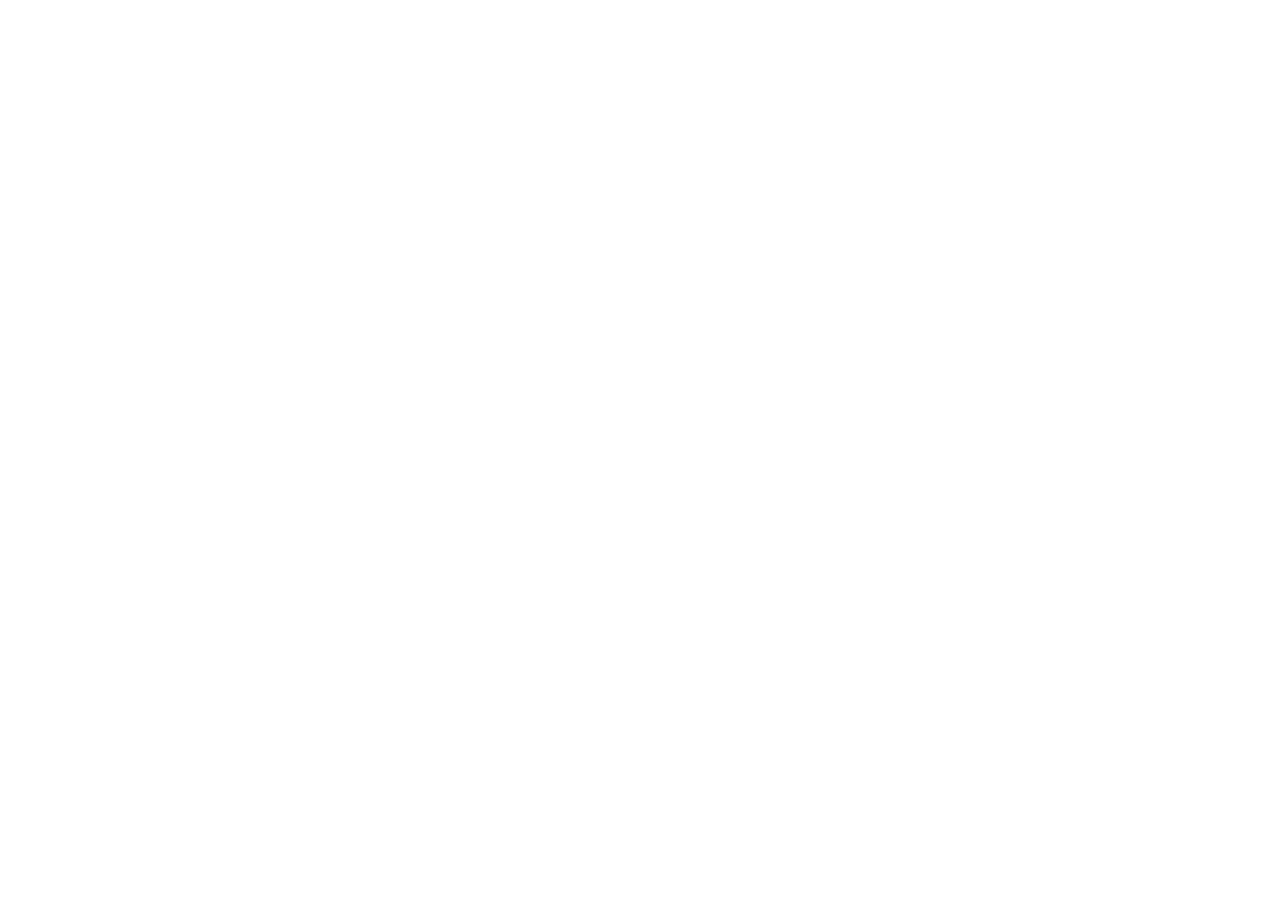
==== index.html @ a5b3f35f "Add files via upload" ====
<!DOCTYPE html>
<html lang="ko">

<head>
    <meta charset="UTF-8">
    <meta name="viewport" content="width=device-width, initial-scale=1.0">
    <title>My p5.js Game 🎀</title>
    <link rel="stylesheet" type="text/css" href="style.css">
    <script src="https://cloudflare.com"></script>
</head>

<body>
    <script src="sketch.js"></script>
</body>

</html>
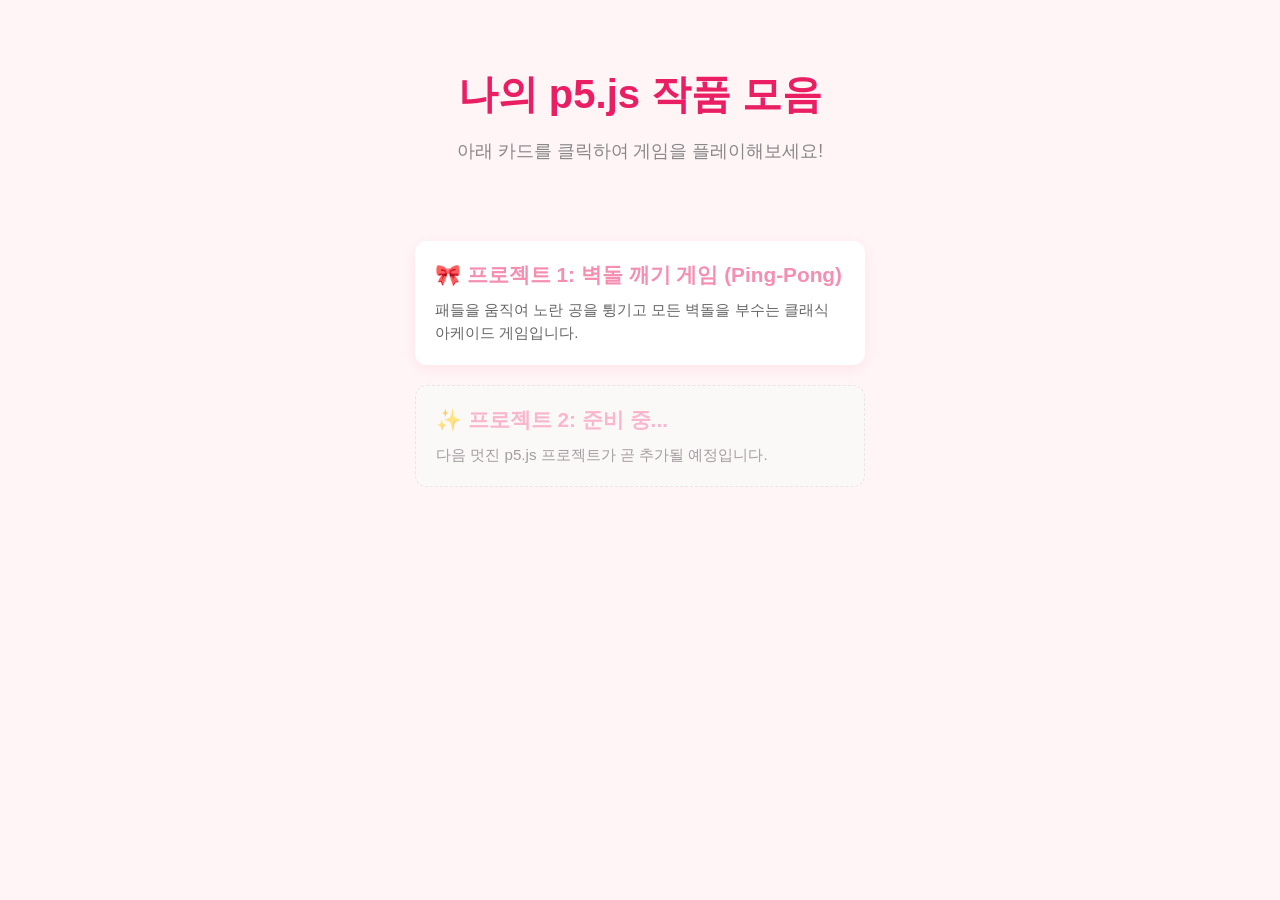
==== commit 654f8178: "Update index.html" ====
--- a/index.html
+++ b/index.html
@@ -1,16 +1,32 @@
 <!DOCTYPE html>
 <html lang="ko">
-
 <head>
     <meta charset="UTF-8">
     <meta name="viewport" content="width=device-width, initial-scale=1.0">
-    <title>My p5.js Game 🎀</title>
-    <link rel="stylesheet" type="text/css" href="style.css">
-    <script src="https://cloudflare.com"></script>
+    <title>나의 p5.js 게임 컬렉션</title>
+    <link rel="stylesheet" href="style.css">
 </head>
+<body>
+    <header>
+        <h1>나의 p5.js 작품 모음</h1>
+        <p>아래 카드를 클릭하여 게임을 플레이해보세요!</p>
+    </header>
 
-<body>
-    <script src="sketch.js"></script>
+    <section id="projects">
+        <div class="project">
+            <a href="/p5.js_game/game1/index.html">
+                <h3>🎀 프로젝트 1: 벽돌 깨기 게임 (Ping-Pong)</h3>
+                <p>패들을 움직여 노란 공을 튕기고 모든 벽돌을 부수는 클래식 아케이드 게임입니다.</p>
+            </a>
+        </div>
+
+
+        <div class="project disabled">
+            <a href="#">
+                <h3>✨ 프로젝트 2: 준비 중...</h3>
+                <p>다음 멋진 p5.js 프로젝트가 곧 추가될 예정입니다.</p>
+            </a>
+        </div>
+    </section>
 </body>
-
-</html>+</html>
--- a/style.css
+++ b/style.css
@@ -0,0 +1,77 @@
+html, body {
+    margin: 0;
+    padding: 0;
+    font-family: 'Segoe UI', Tahoma, Geneva, Verdana, sans-serif;
+    background-color: #fff5f7;
+    color: #4a4a4a;
+    display: flex;
+    flex-direction: column;
+    align-items: center;
+    min-height: 100vh;
+}
+
+header {
+    text-align: center;
+    margin: 40px 20px;
+}
+
+header h1 {
+    color: #e91e63;
+    font-size: 2.5rem;
+    margin-bottom: 10px;
+}
+
+header p {
+    color: #888;
+    font-size: 1.1rem;
+}
+
+#projects {
+    display: flex;
+    flex-direction: column;
+    gap: 20px;
+    width: 90%;
+    max-width: 500px;
+    padding: 20px 0;
+}
+
+.project {
+    background: white;
+    border-radius: 12px;
+    box-shadow: 0 4px 15px rgba(244, 143, 177, 0.15);
+    transition: transform 0.2s, box-shadow 0.2s;
+    overflow: hidden;
+}
+
+.project:hover:not(.disabled) {
+    transform: translateY(-4px);
+    box-shadow: 0 8px 25px rgba(244, 143, 177, 0.3);
+}
+
+.project a {
+    display: block;
+    padding: 20px;
+    text-decoration: none;
+    color: inherit;
+}
+
+.project h3 {
+    margin: 0 0 10px 0;
+    color: #f48fb1;
+    font-size: 1.3rem;
+}
+
+.project p {
+    margin: 0;
+    font-size: 0.95rem;
+    line-height: 1.5;
+    color: #666;
+}
+
+.project.disabled {
+    opacity: 0.6;
+    background: #fafafa;
+    border: 1px dashed #ddd;
+    box-shadow: none;
+    cursor: not-allowed;
+}
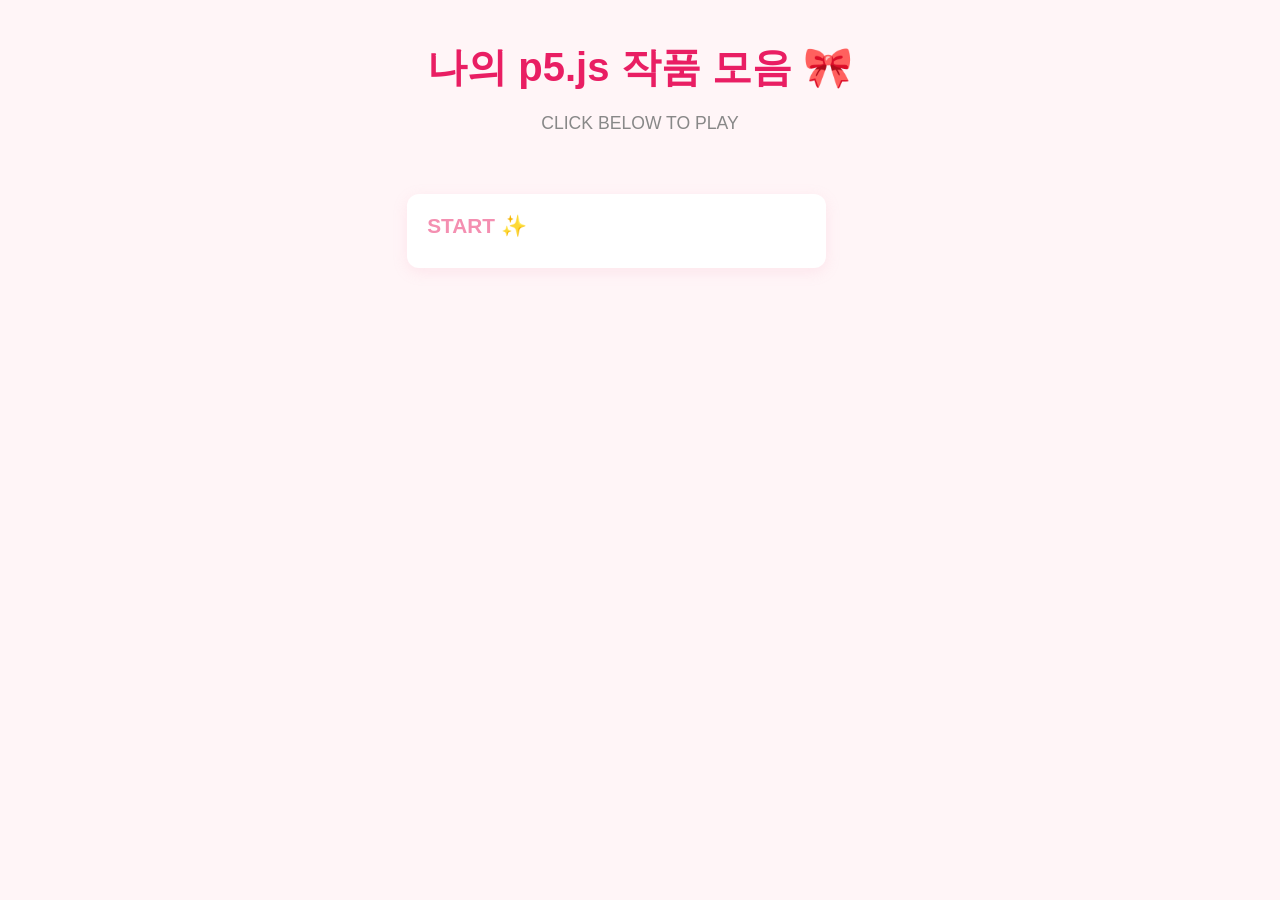
==== commit eb5d51ea: "Update index.html" ====
--- a/index.html
+++ b/index.html
@@ -7,26 +7,28 @@
     <link rel="stylesheet" href="style.css">
 </head>
 <body>
-    <header>
-        <h1>나의 p5.js 작품 모음</h1>
-        <p>아래 카드를 클릭하여 게임을 플레이해보세요!</p>
-    </header>
+    <div class="sky-background">
+        <div class="stars"></div>
+        <div class="clouds">
+            <div class="cloud c1"></div>
+            <div class="cloud c2"></div>
+            <div class="cloud c3"></div>
+        </div>
+    </div>
 
-    <section id="projects">
-        <div class="project">
-            <a href="/p5.js_game/game1/index.html">
-                <h3>🎀 프로젝트 1: 벽돌 깨기 게임 (Ping-Pong)</h3>
-                <p>패들을 움직여 노란 공을 튕기고 모든 벽돌을 부수는 클래식 아케이드 게임입니다.</p>
-            </a>
-        </div>
+    <div class="main-content">
+        <header>
+            <h1>나의 p5.js 작품 모음 🎀</h1>
+            <p>CLICK BELOW TO PLAY</p>
+        </header>
 
-
-        <div class="project disabled">
-            <a href="#">
-                <h3>✨ 프로젝트 2: 준비 중...</h3>
-                <p>다음 멋진 p5.js 프로젝트가 곧 추가될 예정입니다.</p>
-            </a>
-        </div>
-    </section>
+        <section id="projects">
+            <div class="project">
+                <a href="/p5.js_game/game1/index.html">
+                    <h3>START ✨</h3>
+                </a>
+            </div>
+        </section>
+    </div>
 </body>
 </html>
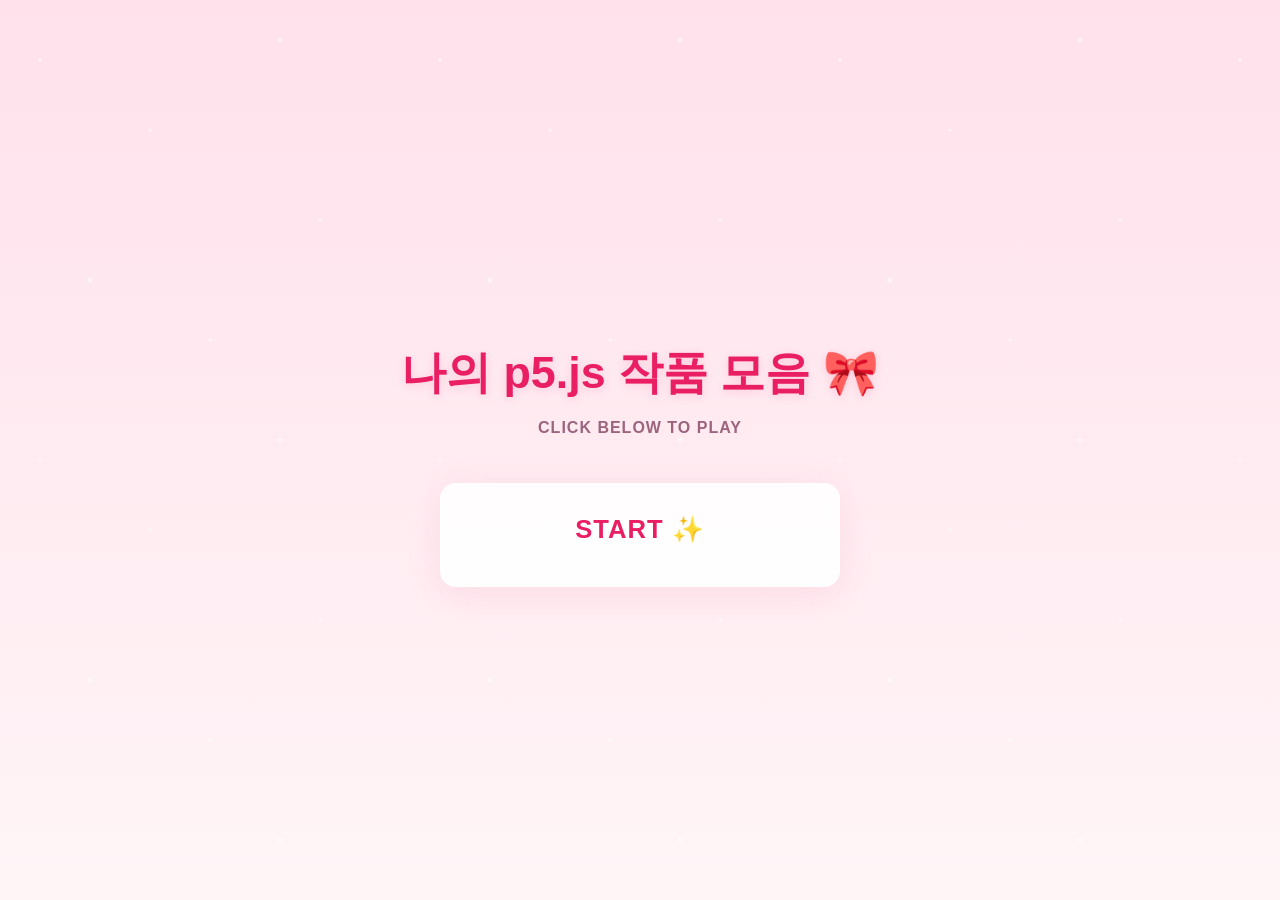
==== commit 0973c0a9: "Refactor HTML structure and improve indentation" ====
--- a/index.html
+++ b/index.html
@@ -1,34 +1,43 @@
 <!DOCTYPE html>
 <html lang="ko">
 <head>
-    <meta charset="UTF-8">
-    <meta name="viewport" content="width=device-width, initial-scale=1.0">
-    <title>나의 p5.js 게임 컬렉션</title>
-    <link rel="stylesheet" href="style.css">
+  <meta charset="UTF-8">
+  <meta name="viewport" content="width=device-width, initial-scale=1.0">
+  <title>나의 p5.js 게임 컬렉션</title>
+
+  <link rel="stylesheet" href="style.css">
 </head>
+
 <body>
-    <div class="sky-background">
-        <div class="stars"></div>
-        <div class="clouds">
-            <div class="cloud c1"></div>
-            <div class="cloud c2"></div>
-            <div class="cloud c3"></div>
-        </div>
+
+  <div class="sky-background">
+    <div class="stars"></div>
+
+    <div class="clouds">
+      <div class="cloud c1"></div>
+      <div class="cloud c2"></div>
+      <div class="cloud c3"></div>
     </div>
+  </div>
 
-    <div class="main-content">
-        <header>
-            <h1>나의 p5.js 작품 모음 🎀</h1>
-            <p>CLICK BELOW TO PLAY</p>
-        </header>
+  <div class="main-content">
 
-        <section id="projects">
-            <div class="project">
-                <a href="/p5.js_game/game1/index.html">
-                    <h3>START ✨</h3>
-                </a>
-            </div>
-        </section>
-    </div>
+    <header>
+      <h1>나의 p5.js 작품 모음 🎀</h1>
+      <p>CLICK BELOW TO PLAY</p>
+    </header>
+
+    <section id="projects">
+
+      <div class="project">
+        <a href="game1/index.html">
+          <h3>START ✨</h3>
+        </a>
+      </div>
+
+    </section>
+
+  </div>
+
 </body>
 </html>
--- a/style.css
+++ b/style.css
@@ -4,74 +4,172 @@
     font-family: 'Segoe UI', Tahoma, Geneva, Verdana, sans-serif;
     background-color: #fff5f7;
     color: #4a4a4a;
+    min-height: 100vh;
+    overflow: hidden;
+    position: relative;
+}
+
+.sky-background {
+    position: absolute;
+    top: 0;
+    left: 0;
+    width: 100%;
+    height: 100%;
+    background: linear-gradient(to bottom, #ffe1eb, #fff5f7);
+    z-index: 1;
+}
+
+.stars {
+    position: absolute;
+    width: 100%;
+    height: 100%;
+    background-image: 
+        radial-gradient(2px 2px at 40px 60px, #fff, rgba(0,0,0,0)),
+        radial-gradient(2px 2px at 150px 130px, #fff, rgba(0,0,0,0)),
+        radial-gradient(3px 3px at 280px 40px, #fff, rgba(0,0,0,0)),
+        radial-gradient(2px 2px at 320px 220px, #fff, rgba(0,0,0,0)),
+        radial-gradient(3px 3px at 90px 280px, #fff, rgba(0,0,0,0)),
+        radial-gradient(2px 2px at 210px 340px, #fff, rgba(0,0,0,0));
+    background-size: 400px 400px;
+    animation: twinkle 4s ease-in-out infinite alternate;
+}
+
+@keyframes twinkle {
+    0% { opacity: 0.4; }
+    100% { opacity: 1; }
+}
+.clouds {
+    position: absolute;
+    width: 100%;
+    height: 100%;
+}
+
+.cloud {
+    position: absolute;
+    background: rgba(255, 255, 255, 0.85);
+    border-radius: 100px;
+    width: 120px;
+    height: 40px;
+}
+
+.cloud::before, .cloud::after {
+    content: '';
+    position: absolute;
+    background: rgba(255, 255, 255, 0.85);
+    border-radius: 100px;
+}
+
+.cloud::before {
+    width: 50px;
+    height: 50px;
+    top: -20px;
+    left: 15px;
+}
+
+.cloud::after {
+    width: 70px;
+    height: 70px;
+    top: -35px;
+    right: 15px;
+}
+
+
+.cloud.c1 {
+    top: 15%;
+    left: -150px;
+    transform: scale(0.8);
+    animation: float 25s linear infinite;
+}
+
+.cloud.c2 {
+    top: 40%;
+    left: -150px;
+    transform: scale(1.2);
+    animation: float 35s linear infinite;
+    animation-delay: 5s;
+}
+
+.cloud.c3 {
+    top: 70%;
+    left: -150px;
+    transform: scale(0.9);
+    animation: float 30s linear infinite;
+    animation-delay: 12s;
+}
+
+@keyframes float {
+    0% { left: -150px; }
+    100% { left: 100%; }
+}
+
+
+.main-content {
+    position: relative;
+    z-index: 2;
     display: flex;
     flex-direction: column;
     align-items: center;
+    justify-content: center;
     min-height: 100vh;
 }
 
 header {
     text-align: center;
-    margin: 40px 20px;
+    margin-bottom: 30px;
 }
 
 header h1 {
     color: #e91e63;
-    font-size: 2.5rem;
+    font-size: 2.8rem;
     margin-bottom: 10px;
+    text-shadow: 0 2px 10px rgba(233, 30, 99, 0.15);
 }
 
 header p {
-    color: #888;
-    font-size: 1.1rem;
+    color: #9c647d;
+    font-size: 1rem;
+    letter-spacing: 1px;
+    font-weight: 600;
 }
 
 #projects {
-    display: flex;
-    flex-direction: column;
-    gap: 20px;
     width: 90%;
-    max-width: 500px;
-    padding: 20px 0;
+    max-width: 400px;
 }
 
 .project {
-    background: white;
-    border-radius: 12px;
-    box-shadow: 0 4px 15px rgba(244, 143, 177, 0.15);
-    transition: transform 0.2s, box-shadow 0.2s;
-    overflow: hidden;
+    background: rgba(255, 255, 255, 0.9);
+    border-radius: 16px;
+    box-shadow: 0 8px 32px rgba(244, 143, 177, 0.2);
+    backdrop-filter: blur(4px);
+    border: 1px solid rgba(255, 255, 255, 0.5);
+    transition: transform 0.3s, box-shadow 0.3s;
+    text-align: center;
 }
 
-.project:hover:not(.disabled) {
-    transform: translateY(-4px);
-    box-shadow: 0 8px 25px rgba(244, 143, 177, 0.3);
+.project:hover {
+    transform: translateY(-5px);
+    box-shadow: 0 12px 40px rgba(244, 143, 177, 0.4);
+    background: #ffffff;
 }
 
 .project a {
     display: block;
-    padding: 20px;
+    padding: 30px 20px;
     text-decoration: none;
     color: inherit;
 }
 
 .project h3 {
-    margin: 0 0 10px 0;
-    color: #f48fb1;
-    font-size: 1.3rem;
+    margin: 0 0 12px 0;
+    color: #e91e63;
+    font-size: 1.6rem;
+    letter-spacing: 1px;
 }
 
 .project p {
     margin: 0;
     font-size: 0.95rem;
     line-height: 1.5;
-    color: #666;
+    color: #777;
 }
-
-.project.disabled {
-    opacity: 0.6;
-    background: #fafafa;
-    border: 1px dashed #ddd;
-    box-shadow: none;
-    cursor: not-allowed;
-}
